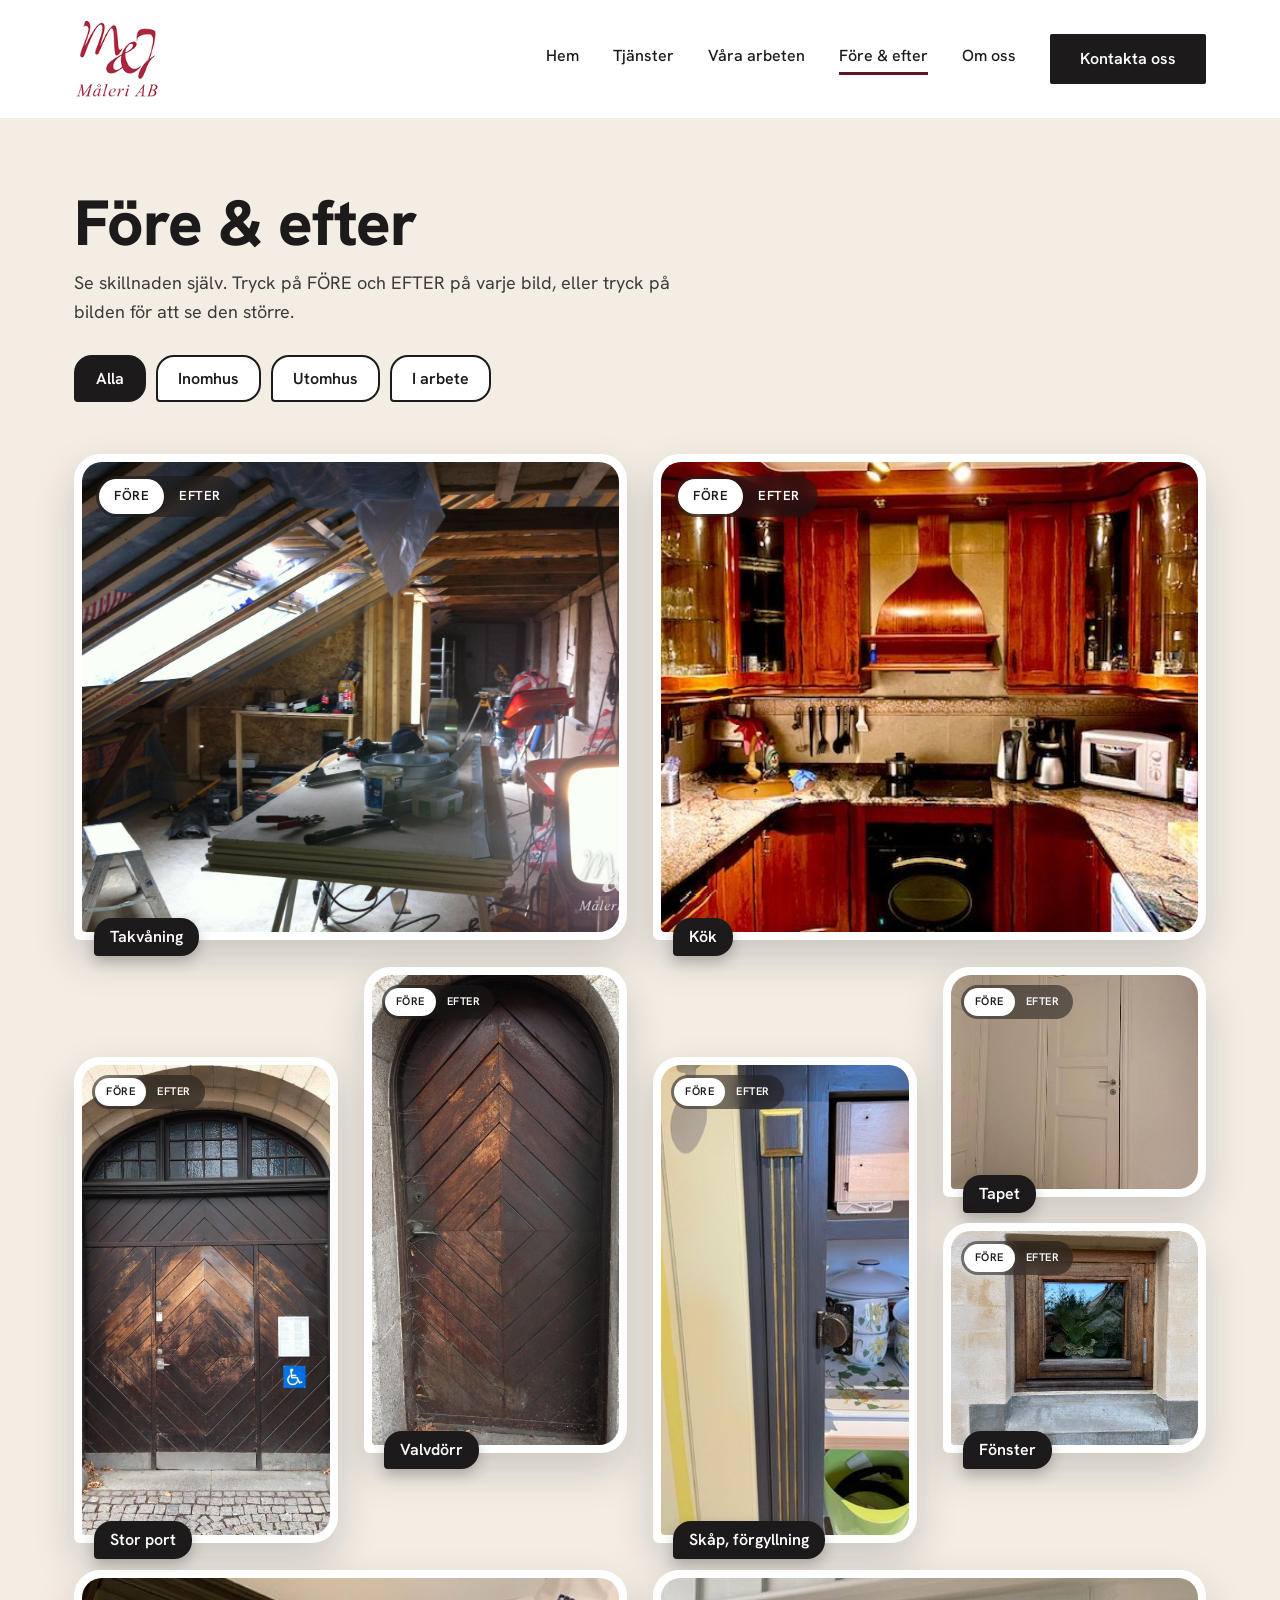
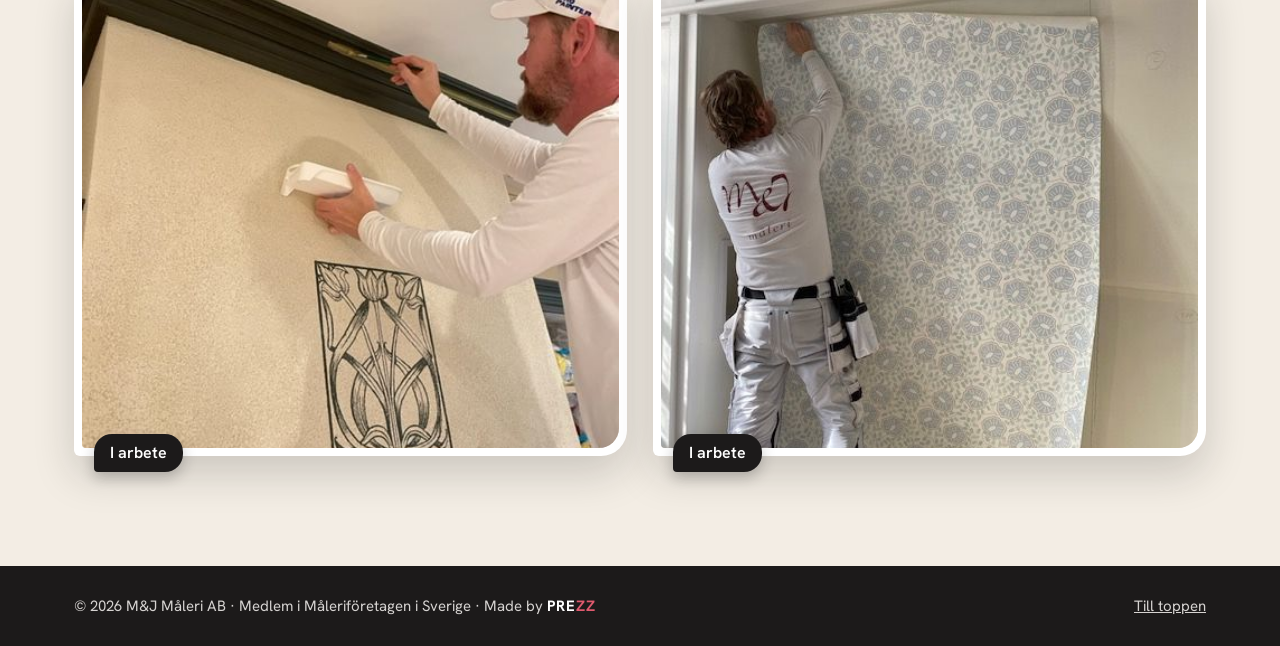
==== galleri/index.html @ 0cfc88ff "Lägg till galleriet Lägg till galleriet" ====
<!doctype html>
<html lang="sv">
<head>
<meta charset="utf-8">
<meta name="viewport" content="width=device-width, initial-scale=1">
<title>Före &amp; efter – M&amp;J Måleri AB</title>
<meta name="description" content="Före och efter-bilder från M&amp;J Måleri AB i Malmö: invändig målning, portar, fönster, tapetsering och förgyllning.">
<link rel="icon" href="../images/logo.png">
<link rel="preconnect" href="https://fonts.googleapis.com">
<link rel="preconnect" href="https://fonts.gstatic.com" crossorigin>
<link href="https://fonts.googleapis.com/css2?family=Hanken+Grotesk:wght@400;500;600;800&amp;display=swap" rel="stylesheet">
<link rel="stylesheet" href="../css/style.css">
<link rel="stylesheet" href="../css/galleri.css">
<script src="../js/main.js" defer></script>
<script src="../js/galleri.js" defer></script>
</head>
<body>
<div style="background: #FFFFFF; color: #3D3A38; font-family: 'Hanken Grotesk', 'Segoe UI', Arial, sans-serif; font-size: 18px; line-height: 1.6;">

<header style="background: #FFFFFF;">
<div style="max-width: 1180px; margin: 0 auto; padding: 18px 24px; display: flex; flex-wrap: wrap; align-items: center; justify-content: space-between; gap: 16px;">
<a href="../" aria-label="M&amp;J Måleri AB, till startsidan" style="text-decoration: none; color: #1C1A1A; display: flex; align-items: center; gap: 16px;">
<svg role="img" aria-label="M&amp;J Måleri AB" viewBox="0 0 117 110" class="mj-logo" style="display: block; height: 82px; width: auto;">
<image href="../images/logo.png" x="0" y="0" width="117" height="110"></image>
<path class="mj-cover" pathLength="1" d="M -12 12 L 129 18 L -12 42 L 129 50 L -12 74 L 129 82 L -12 102 L 129 108" fill="none" stroke="#FFFFFF" stroke-width="36" stroke-linecap="round" stroke-linejoin="round"></path>
</svg>
</a>
<button type="button" class="nav-toggle" aria-label="Öppna menyn" aria-expanded="false" aria-controls="huvudmeny"><span></span><span></span><span></span></button>
<nav id="huvudmeny" class="main-nav" aria-label="Huvudmeny" style="display: flex; flex-wrap: wrap; align-items: center; gap: 34px; font-size: 16px; font-weight: 500;">
<a href="../" class="nav-link" style="text-decoration: none; color: #1C1A1A; padding-bottom: 7px;">Hem</a>
<a href="../#tjanster" class="nav-link" style="text-decoration: none; color: #1C1A1A; padding-bottom: 7px;">Tjänster</a>
<a href="../#arbeten" class="nav-link" style="text-decoration: none; color: #1C1A1A; padding-bottom: 7px;">Våra arbeten</a>
<a href="./" class="nav-link" aria-current="page" style="text-decoration: none; color: #1C1A1A; border-bottom: 3px solid #5E1A26; padding-bottom: 4px;">Före &amp; efter</a>
<a href="../#om" class="nav-link" style="text-decoration: none; color: #1C1A1A; padding-bottom: 7px;">Om oss</a>
<a href="../#kontakta" style="background: #1C1A1A; color: #FFFFFF; font-weight: 600; text-decoration: none; padding: 12px 30px; border-radius: 2px; min-height: 44px; box-sizing: border-box; display: inline-flex; align-items: center;">Kontakta oss</a>
</nav>
</div>
</header>

<main id="top" style="background: #F3EDE4;">
<div style="max-width: 1180px; margin: 0 auto; padding: 72px 24px 110px;">
<h1 style="margin: 0; font-weight: 800; font-size: clamp(40px, 5.6vw, 64px); line-height: 1.02; letter-spacing: -1px; color: #1C1A1A;">Före &amp; efter</h1>
<p style="margin: 14px 0 0; max-width: 620px;">Se skillnaden själv. Tryck på FÖRE och EFTER på varje bild, eller tryck på bilden för att se den större.</p>
<div class="g-filter" role="group" aria-label="Filtrera bilder">
<button type="button" data-f="alla" aria-pressed="true">Alla</button>
<button type="button" data-f="inne" aria-pressed="false">Inomhus</button>
<button type="button" data-f="ute" aria-pressed="false">Utomhus</button>
<button type="button" data-f="arbete" aria-pressed="false">I arbete</button>
</div>
<div class="g-grid">
<figure class="g-card big" data-cat="inne" data-par="0" data-title="Takvåning" data-ar="4 / 3" style="--c: 1 / 3; --r: 1 / 3; view-transition-name: g-1;">
<button type="button" class="g-open" aria-label="Visa Takvåning större"><span class="g-frame" style="view-transition-name: mj-galleri;"><img class="g-fo" src="../images/galleri/takvaning-fore.jpg" alt="Takvåning före: Vindsvåningen under ombyggnad med öppna takbjälkar och verktyg" loading="lazy"><img class="g-ef" src="../images/galleri/takvaning-efter.jpg" alt="Takvåning efter: Färdig ljus vindsvåning med fönster mot takterrassen" loading="lazy"></span></button>
<div class="g-tg" role="group" aria-label="Visa före eller efter"><button type="button" data-v="fore" aria-pressed="true">FÖRE</button><button type="button" data-v="efter" aria-pressed="false">EFTER</button></div>
<figcaption class="g-label">Takvåning</figcaption>
</figure>
<figure class="g-card big" data-cat="inne" data-par="0" data-title="Kök" data-ar="3 / 4" style="--c: 3 / 5; --r: 1 / 3; view-transition-name: g-2;">
<button type="button" class="g-open" aria-label="Visa Kök större"><span class="g-frame" style=""><img class="g-fo" src="../images/galleri/kok-fore.jpg" alt="Kök före: Köket före målning med mörka träluckor" loading="lazy"><img class="g-ef" src="../images/galleri/kok-efter.jpg" alt="Kök efter: Köket efter målning med ljusa luckor" loading="lazy"></span></button>
<div class="g-tg" role="group" aria-label="Visa före eller efter"><button type="button" data-v="fore" aria-pressed="true">FÖRE</button><button type="button" data-v="efter" aria-pressed="false">EFTER</button></div>
<figcaption class="g-label">Kök</figcaption>
</figure>
<figure class="g-card tall" data-cat="ute" data-par="-1" data-title="Stor port" data-ar="3 / 4" style="--c: 1 / 2; --r: 4 / 6; view-transition-name: g-3;">
<button type="button" class="g-open" aria-label="Visa Stor port större"><span class="g-frame" style=""><img class="g-fo" src="../images/galleri/port-fore.jpg" alt="Stor port före: Sliten och mörk trädörr i stenportal" loading="lazy"><img class="g-ef" src="../images/galleri/port-efter.jpg" alt="Stor port efter: Samma port renoverad och lackad" loading="lazy"></span></button>
<div class="g-tg" role="group" aria-label="Visa före eller efter"><button type="button" data-v="fore" aria-pressed="true">FÖRE</button><button type="button" data-v="efter" aria-pressed="false">EFTER</button></div>
<figcaption class="g-label">Stor port</figcaption>
</figure>
<figure class="g-card tall" data-cat="ute" data-par="1" data-title="Valvdörr" data-ar="3 / 4" style="--c: 2 / 3; --r: 4 / 6; view-transition-name: g-4;">
<button type="button" class="g-open" aria-label="Visa Valvdörr större"><span class="g-frame" style=""><img class="g-fo" src="../images/galleri/valvdorr-fore.jpg" alt="Valvdörr före: Sliten valvdörr i granit" loading="lazy"><img class="g-ef" src="../images/galleri/valvdorr-efter.jpg" alt="Valvdörr efter: Samma valvdörr renoverad och lackad" loading="lazy"></span></button>
<div class="g-tg" role="group" aria-label="Visa före eller efter"><button type="button" data-v="fore" aria-pressed="true">FÖRE</button><button type="button" data-v="efter" aria-pressed="false">EFTER</button></div>
<figcaption class="g-label">Valvdörr</figcaption>
</figure>
<figure class="g-card tall" data-cat="inne" data-par="-1" data-title="Skåp, förgyllning" data-ar="3 / 4" style="--c: 3 / 4; --r: 4 / 6; view-transition-name: g-5;">
<button type="button" class="g-open" aria-label="Visa Skåp, förgyllning större"><span class="g-frame" style=""><img class="g-fo" src="../images/galleri/skap-fore.jpg" alt="Skåp, förgyllning före: Skåpslist med guldlinjer" loading="lazy"><img class="g-ef" src="../images/galleri/skap-efter.jpg" alt="Skåp, förgyllning efter: Skåpslisten efter, målad grå" loading="lazy"></span></button>
<div class="g-tg" role="group" aria-label="Visa före eller efter"><button type="button" data-v="fore" aria-pressed="true">FÖRE</button><button type="button" data-v="efter" aria-pressed="false">EFTER</button></div>
<figcaption class="g-label">Skåp, förgyllning</figcaption>
</figure>
<figure class="g-card" data-cat="inne" data-par="1" data-title="Tapet" data-ar="3 / 4" style="--c: 4 / 5; --r: 4 / 5; view-transition-name: g-6;">
<button type="button" class="g-open" aria-label="Visa Tapet större"><span class="g-frame" style=""><img class="g-fo" src="../images/galleri/tapet-fore.jpg" alt="Tapet före: Vit vägg runt en dörr före tapetsering" loading="lazy"><img class="g-ef" src="../images/galleri/tapet-efter.jpg" alt="Tapet efter: Väggen tapetserad med klövermönster" loading="lazy"></span></button>
<div class="g-tg" role="group" aria-label="Visa före eller efter"><button type="button" data-v="fore" aria-pressed="true">FÖRE</button><button type="button" data-v="efter" aria-pressed="false">EFTER</button></div>
<figcaption class="g-label">Tapet</figcaption>
</figure>
<figure class="g-card" data-cat="ute" data-par="1" data-title="Fönster" data-ar="3 / 4" style="--c: 4 / 5; --r: 5 / 6; view-transition-name: g-7;">
<button type="button" class="g-open" aria-label="Visa Fönster större"><span class="g-frame" style=""><img class="g-fo" src="../images/galleri/fonster-fore.jpg" alt="Fönster före: Litet fönster med grånat och slitet trä" loading="lazy"><img class="g-ef" src="../images/galleri/fonster-efter.jpg" alt="Fönster efter: Samma fönster renoverat med oljat trä" loading="lazy"></span></button>
<div class="g-tg" role="group" aria-label="Visa före eller efter"><button type="button" data-v="fore" aria-pressed="true">FÖRE</button><button type="button" data-v="efter" aria-pressed="false">EFTER</button></div>
<figcaption class="g-label">Fönster</figcaption>
</figure>
<figure class="g-card big is-single" data-cat="arbete" data-par="0" data-title="I arbete" data-ar="3 / 4" style="--c: 1 / 3; --r: 7 / 9; view-transition-name: g-8;">
<button type="button" class="g-open" aria-label="Visa I arbete större"><span class="g-frame" style=""><img src="../images/galleri/i-arbete-dekor.jpg" alt="Målare från M&amp;J Måleri målar ett dekormönster på en vägg" loading="lazy"></span></button>

<figcaption class="g-label">I arbete</figcaption>
</figure>
<figure class="g-card big is-single" data-cat="arbete" data-par="0" data-title="I arbete" data-ar="3 / 4" style="--c: 3 / 5; --r: 7 / 9; view-transition-name: g-9;">
<button type="button" class="g-open" aria-label="Visa I arbete större"><span class="g-frame" style=""><img src="../images/galleri/i-arbete-tapet.jpg" alt="Målare från M&amp;J Måleri tapetserar i arbetskläder med M&amp;J-logga" loading="lazy"></span></button>

<figcaption class="g-label">I arbete</figcaption>
</figure>
</div>
</div>
</main>

<div id="g-lb" class="g-lb" role="dialog" aria-modal="true" aria-label="Förstorad bild">
<div id="g-lb-card" class="g-lb-card">
<div class="g-lb-frame"><img id="g-lb-fo" class="g-fo" src="" alt=""><img id="g-lb-ef" class="g-ef" src="" alt=""></div>
<div class="g-tg g-lb-tg" role="group" aria-label="Visa före eller efter"><button type="button" data-v="fore" aria-pressed="true">FÖRE</button><button type="button" data-v="efter" aria-pressed="false">EFTER</button></div>
<span id="g-lb-title" class="g-label g-lb-title"></span>
<button type="button" id="g-lb-close" class="g-lb-close" aria-label="Stäng">×</button>
</div>
</div>

<footer style="background: #1C1A1A; color: #D6D3D1; font-size: 15px;">
<div style="max-width: 1180px; margin: 0 auto; padding: 28px 24px; display: flex; flex-wrap: wrap; justify-content: space-between; gap: 12px;">
<span>© 2026 M&amp;J Måleri AB · Medlem i Måleriföretagen i Sverige · Made by <strong style="color: #FFFFFF; letter-spacing: 1px;">PRE<span style="color: #E05A6E;">ZZ</span></strong></span>
<a href="#top" style="color: #D6D3D1;">Till toppen</a>
</div>
</footer>

</div>
</body>
</html>
---- css/style.css ----
*,*::before,*::after{box-sizing:border-box}
html{scroll-behavior:smooth}
body{margin:0}
img,video{max-width:100%}
.lb{display:none}
.lb.lb-open{display:flex}
a{color:#1C1A1A}a:hover{color:#5E1A26}
@keyframes mjreveal{from{stroke-dashoffset:0}to{stroke-dashoffset:-1}}
.mj-cover{stroke-dasharray:1 1;stroke-dashoffset:0}
.mj-go .mj-cover{animation:mjreveal 2.6s cubic-bezier(.45,.05,.4,1) .3s forwards}
.rv-ready .rv{opacity:0;transform:translateY(28px);transition:opacity .8s ease,transform .8s ease}
.rv-ready .rv.in{opacity:1;transform:none}
.tilt{transition:transform .25s ease-out;will-change:transform}
.zoom{overflow:hidden}
.zoom img{transition:transform .7s ease}
.tilt:hover .zoom img{transform:scale(1.15)}
.hero-img{will-change:transform}
@keyframes twblink{50%{opacity:0}}
.tw-caret::after{content:"";display:inline-block;width:2px;height:1em;background:#1C1A1A;margin-left:2px;vertical-align:-2px;animation:twblink .8s steps(1) infinite}
.tw-hero.tw-caret::after{background:#FFFFFF}
@keyframes stickin{from{opacity:0;transform:rotate(-16deg) scale(.82)}to{opacity:1;transform:rotate(-4deg) scale(1)}}
.sticker-in{animation:stickin .9s cubic-bezier(.2,.9,.3,1.25) 2.2s both}
.hs-card:hover .zoom img{transform:scale(1.06)}
.hs-card:focus-visible{outline:3px solid #1C1A1A;outline-offset:3px}
.splat{position:fixed;width:36px;height:36px;pointer-events:none;z-index:80;filter:drop-shadow(0 1px 2px rgba(0,0,0,.5));animation:splat .6s cubic-bezier(.2,.9,.3,1.3) forwards}
@keyframes splat{0%{transform:scale(.2);opacity:1}55%{transform:scale(1);opacity:1}100%{transform:scale(1.1);opacity:0}}
@keyframes lbin{from{opacity:0;transform:scale(.94)}to{opacity:1;transform:none}}
.lb{display:none}
.lb.lb-open{display:flex}
.nav-link{position:relative}
.nav-link::after{content:"";position:absolute;left:-6px;right:-6px;bottom:-8px;height:6px;background:#5E1A26;border-radius:3px;transform:skewX(-22deg) rotate(-3deg) scaleX(0);transform-origin:left center;transition:transform .35s cubic-bezier(.3,.7,.3,1)}
@media (hover: hover){.nav-link:hover::after{transform:skewX(-22deg) rotate(-3deg) scaleX(1)}}
.nav-link:focus-visible::after{transform:skewX(-22deg) rotate(-3deg) scaleX(1)}
.kt-btn{position:relative;overflow:hidden}
.kt-btn::before{content:"";position:absolute;left:0;top:0;bottom:0;width:8px;background:#5E1A26;transform:translateX(-100%);transition:transform .3s ease}
@media (hover: hover){.kt-btn:hover::before{transform:none}}
.kt-btn:focus-visible::before{transform:none}
.hs-static .hs-pin{height:auto !important}
.hs-static .hs-sticky{position:static;height:auto;padding:72px 0}
.hs-static .hs-rail{transform:none !important;overflow-x:auto}
.tool{position:absolute;height:auto;transform:rotate(var(--r));filter:drop-shadow(0 18px 16px rgba(28,26,26,.22))}
.tool-fan{z-index:1;--r:-8deg}.tool-wide{z-index:2;--r:12deg}.tool-thin{z-index:3;--r:18deg}
.tools-ready .tool{opacity:0;transform:translateY(-720px) rotate(var(--r))}
@keyframes tooldrop{0%{opacity:1;transform:translateY(-720px) rotate(var(--r))}68%{transform:translateY(0) rotate(var(--r))}80%{transform:translateY(-26px) rotate(var(--r))}90%{transform:translateY(0) rotate(var(--r))}95%{transform:translateY(-6px) rotate(var(--r))}100%{opacity:1;transform:translateY(0) rotate(var(--r))}}
.tools-ready .tools-stage.drop .tool{animation:tooldrop 1.1s cubic-bezier(.45,.05,.55,.95) both}
.tools-ready .tools-stage.drop .tool-wide{animation-delay:.05s}
.tools-ready .tools-stage.drop .tool-thin{animation-delay:.1s}
@media (max-width: 900px){.tools-stage{display:none !important}}
@media (max-width: 700px){
.nav-toggle{display:flex;flex-direction:column;justify-content:center;gap:6px;width:48px;height:48px;padding:12px;border:0;background:transparent;cursor:pointer}
.nav-toggle span{display:block;height:3px;background:#1C1A1A;border-radius:2px;transition:transform .3s ease,opacity .3s ease}
.nav-open .nav-toggle span:nth-child(1){transform:translateY(9px) rotate(45deg)}
.nav-open .nav-toggle span:nth-child(2){opacity:0}
.nav-open .nav-toggle span:nth-child(3){transform:translateY(-9px) rotate(-45deg)}
.main-nav{display:none !important;position:absolute;top:100%;left:0;right:0;flex-direction:column !important;align-items:stretch !important;gap:0 !important;background:#FFFFFF;padding:8px 20px 24px;box-shadow:0 18px 30px rgba(28,26,26,.12)}
.nav-open .main-nav{display:flex !important}
.main-nav a{padding:16px 4px !important;font-size:18px;border-bottom:1px solid #E5DED3 !important}
.main-nav a:last-child{margin-top:16px;justify-content:center;border-bottom:0 !important}
.mj-logo{height:64px !important}
.hero-body{padding:56px 20px 64px !important;gap:40px !important}
.hero-ov{background:rgba(20,4,8,0.62) !important}
.hero-sticker{max-width:230px !important;margin:0 auto !important}
.hs-sticky{height:100svh !important}
.hs-card{width:240px !important}
.kt-img{position:relative !important;display:block;height:auto !important;aspect-ratio:1999 / 787}
.kt-ov{display:none}
.kt-body{padding:48px 20px 56px !important}
.kv-sign{padding-bottom:0 !important;margin-top:24px !important;min-height:0 !important}
.kv-sign img{height:72px !important}
}
@media (prefers-reduced-motion: reduce){.sticker-in{animation:none}.lb-open .lb-img{animation:none}.mj-cover{animation:none;display:none}.wipe{transition:none !important}.tilt,.zoom img{transition:none}.tilt:hover .zoom img{transform:none}}
header{position:relative;z-index:70}
@media (min-width: 701px){.nav-toggle{display:none}}
---- css/galleri.css ----
/* M&J Måleri – Före & efter-galleriet */
[hidden]{display:none !important}

/* Filterknappar */
.g-filter{display:flex;flex-wrap:wrap;gap:10px;margin:28px 0 52px}
.g-filter button{font:inherit;font-size:16px;font-weight:600;color:#1C1A1A;background:#FFFFFF;border:2px solid #1C1A1A;padding:9px 20px;border-radius:18px 18px 18px 4px;cursor:pointer;min-height:44px;transition:background .25s ease,color .25s ease,transform .25s ease}
.g-filter button[aria-pressed="true"]{background:#1C1A1A;color:#FFFFFF}
@media (hover: hover){.g-filter button:hover{transform:translateY(-2px)}}
.g-filter button:focus-visible{outline:3px solid #5E1A26;outline-offset:3px}

/* Bento grid */
.g-grid{display:grid;grid-template-columns:repeat(4,minmax(0,1fr));grid-template-rows:230px 230px 20px 230px 230px 20px 230px 230px;gap:26px}
.g-grid:not(.is-filtered) .g-card{grid-column:var(--c);grid-row:var(--r)}
.g-grid.is-filtered{grid-template-rows:none;grid-auto-rows:380px}
.is-filtered .g-card{grid-column:auto;grid-row:auto}

/* Kortet: samma pratbubbla som på startsidan */
.g-card{position:relative;margin:0;background:#FFFFFF;padding:8px;border-radius:26px 26px 26px 6px;box-shadow:0 18px 40px rgba(28,26,26,.18);will-change:translate}
.g-open{display:block;width:100%;height:100%;border:0;padding:0;margin:0;background:none;cursor:zoom-in;font:inherit}
.g-open:focus-visible{outline:3px solid #1C1A1A;outline-offset:4px;border-radius:20px 20px 20px 4px}
.g-frame{position:relative;display:block;height:100%;overflow:hidden;border-radius:20px 20px 20px 4px;background:#E8E2D8}
.g-frame img,.g-lb-frame img{position:absolute;top:0;left:0;width:100%;height:100%;object-fit:cover;display:block}
.g-frame img{transition:opacity .6s ease,transform .7s ease}
.g-ef{opacity:0;transition:opacity .6s ease}
.is-efter .g-ef{opacity:1}
@media (hover: hover){.g-open:hover .g-frame img{transform:scale(1.05)}}

/* FÖRE | EFTER (toggle) – liten, i övre vänstra hörnet */
.g-tg{position:absolute;top:18px;left:18px;z-index:2;display:flex;padding:3px;border-radius:999px;background:rgba(28,26,26,.55);-webkit-backdrop-filter:blur(8px);backdrop-filter:blur(8px)}
.g-tg button{font:inherit;font-size:11px;font-weight:600;letter-spacing:.5px;color:#FFFFFF;background:transparent;border:0;padding:5px 11px;border-radius:999px;cursor:pointer;transition:background .3s ease,color .3s ease}
.g-tg button[aria-pressed="true"]{background:#FFFFFF;color:#1C1A1A}
.g-tg button:focus-visible{outline:2px solid #FFFFFF;outline-offset:2px}
.g-card.big .g-tg{top:22px;left:22px}
.g-card.big .g-tg button{font-size:13px;padding:7px 15px}

/* Etiketten under kortet */
.g-label{position:absolute;left:20px;bottom:-16px;z-index:2;background:#1C1A1A;color:#FFFFFF;font-weight:600;font-size:16px;line-height:1.4;padding:8px 16px;border-radius:18px 18px 18px 4px;box-shadow:0 6px 14px rgba(28,26,26,.25)}

/* Förstoring: kortet växer fram */
.g-lb{display:none;position:fixed;top:0;left:0;width:100%;height:100%;z-index:75;align-items:center;justify-content:center;padding:24px;box-sizing:border-box;background:rgba(243,237,228,.6)}
.g-lb.lb-open{display:flex}
.g-lb-card{position:relative;background:#FFFFFF;padding:12px;border-radius:34px 34px 34px 8px;box-shadow:0 30px 70px rgba(28,26,26,.35)}
.g-lb-frame{position:relative;display:block;width:100%;overflow:hidden;border-radius:26px 26px 26px 5px;background:#E8E2D8}
.g-lb-tg{top:26px;left:26px}
.g-lb-tg button{font-size:14px;padding:8px 18px}
.g-lb.is-single .g-lb-tg,.g-lb.is-single .g-ef{display:none}
.g-lb-title{left:28px;bottom:-18px;font-size:18px;padding:10px 20px;border-radius:20px 20px 20px 5px}
.g-lb-close{position:absolute;top:-14px;right:-14px;width:44px;height:44px;border-radius:50%;border:0;background:#FFFFFF;color:#1C1A1A;font-size:26px;line-height:1;cursor:pointer;box-shadow:0 6px 16px rgba(28,26,26,.3)}

/* Mobil: 2 kolumner, ingen parallax */
@media (max-width: 700px){
.g-filter{margin:22px 0 36px}
.g-grid,.g-grid.is-filtered{grid-template-columns:repeat(2,minmax(0,1fr));grid-template-rows:none;grid-auto-rows:190px;grid-auto-flow:row dense;gap:30px 14px}
.g-grid .g-card,.g-grid:not(.is-filtered) .g-card{grid-column:auto;grid-row:auto;translate:none !important}
.g-grid .g-card.big{grid-column:span 2;grid-row:span 2}
.g-grid .g-card.tall{grid-row:span 2}
.g-grid.is-filtered .g-card{grid-column:auto;grid-row:span 2}
.g-tg,.g-card.big .g-tg{top:14px;left:14px}
.g-tg button,.g-card.big .g-tg button{font-size:10px;padding:4px 9px}
.g-label{font-size:14px;padding:6px 13px;left:14px;bottom:-14px}
}

@media (prefers-reduced-motion: reduce){.g-frame img,.g-ef,.g-filter button{transition:none}.g-card{translate:none !important}}
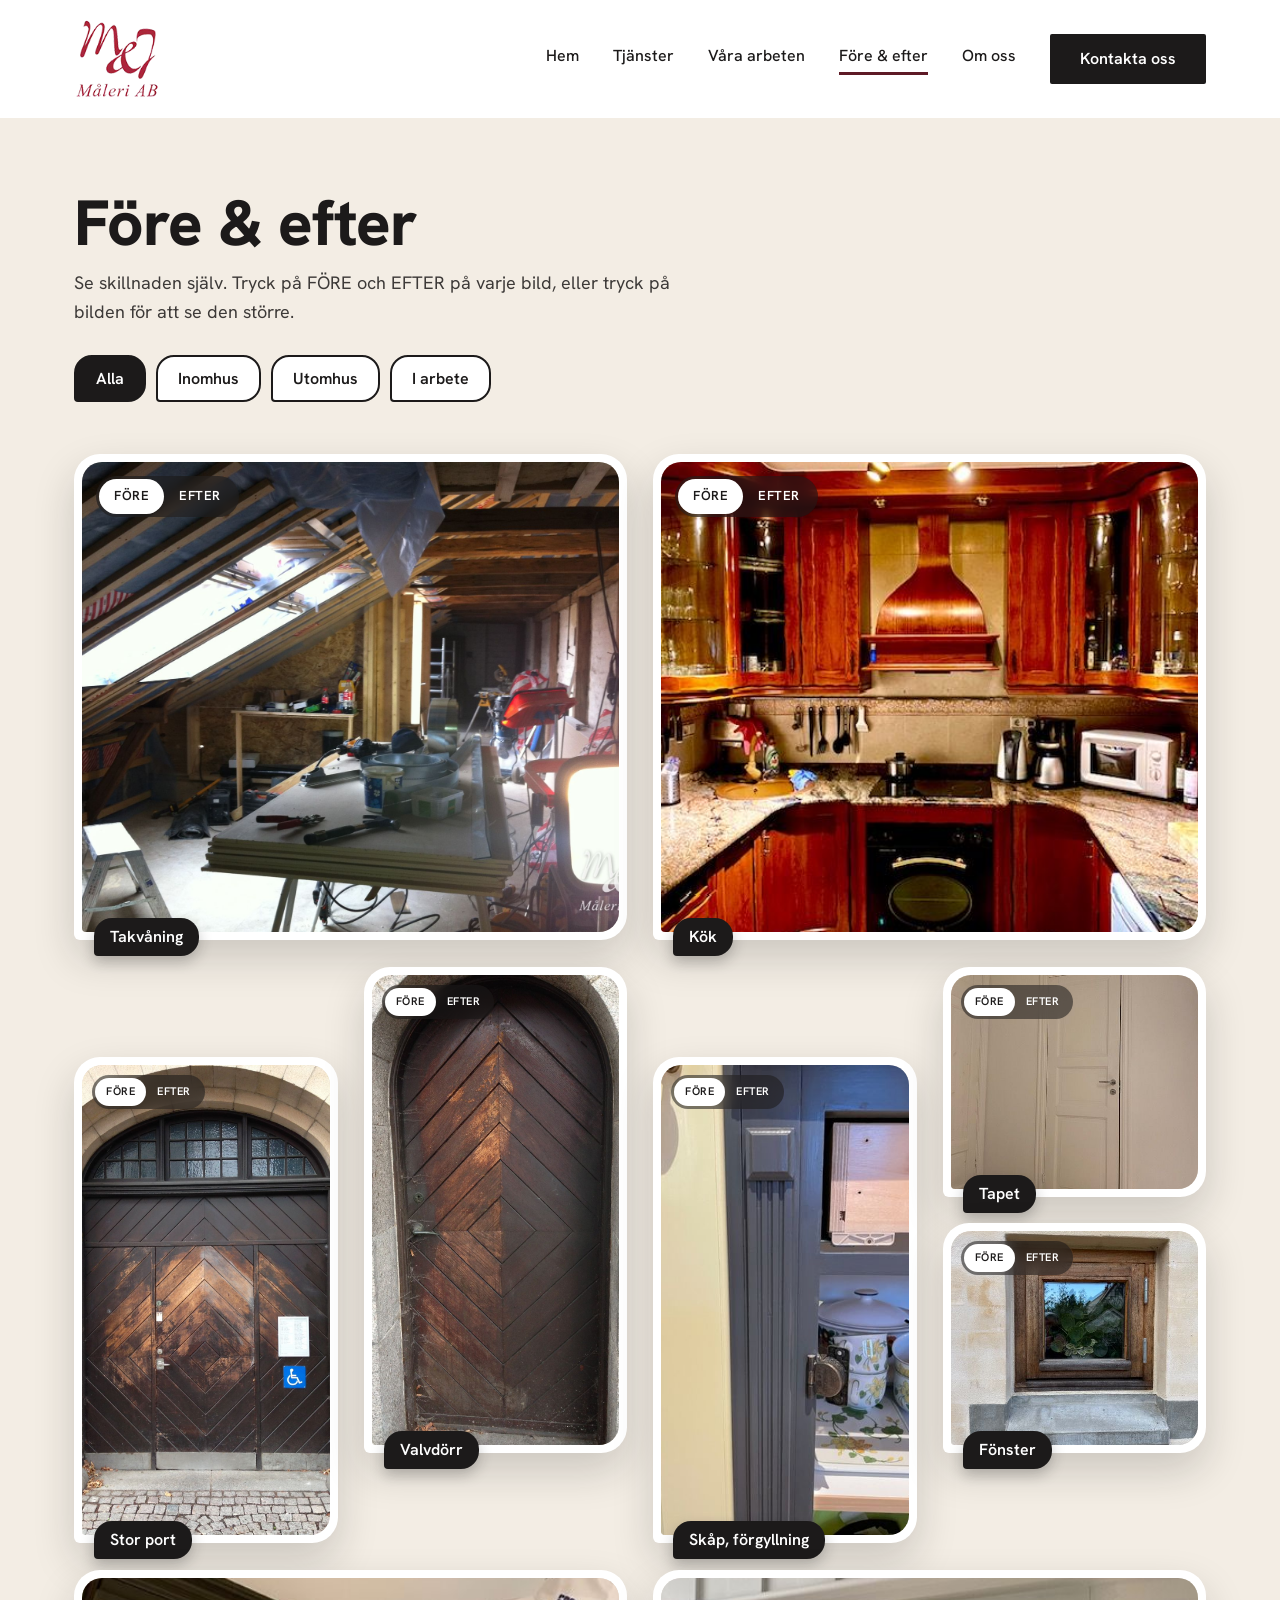
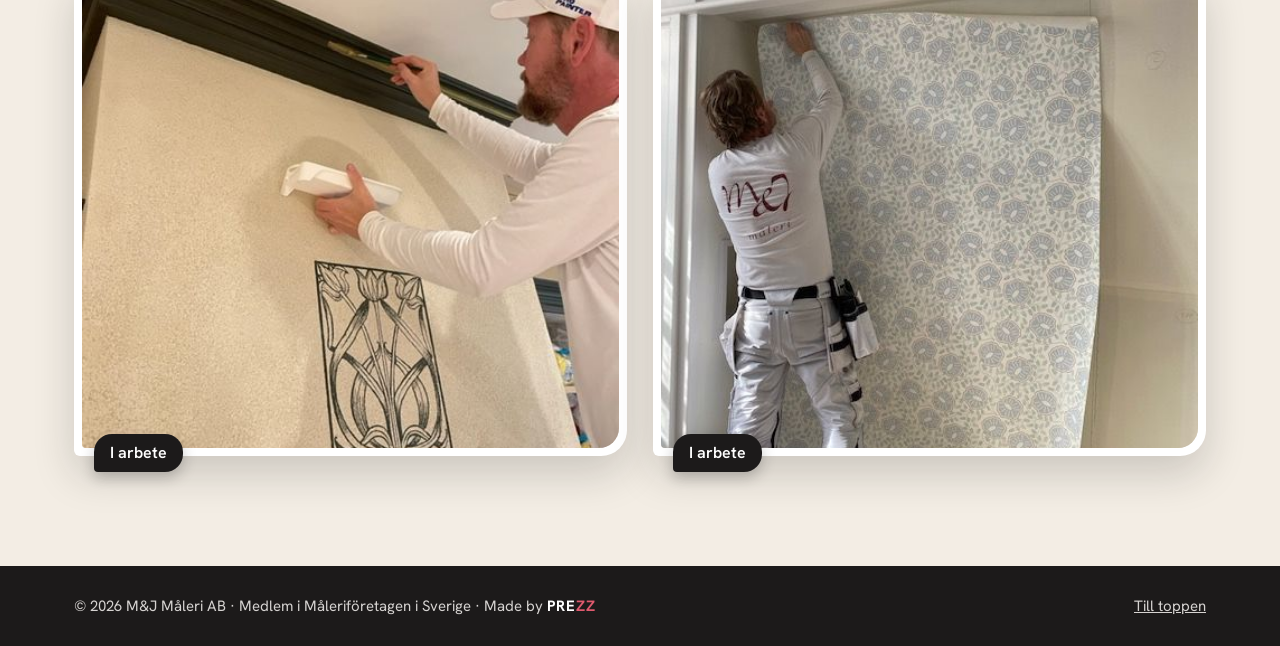
==== commit 8b306915: "Fix button order and update image attributes “Vänd före/efter på skåpet”" ====
--- a/galleri/index.html
+++ b/galleri/index.html
@@ -69,7 +69,7 @@
 <figcaption class="g-label">Valvdörr</figcaption>
 </figure>
 <figure class="g-card tall" data-cat="inne" data-par="-1" data-title="Skåp, förgyllning" data-ar="3 / 4" style="--c: 3 / 4; --r: 4 / 6; view-transition-name: g-5;">
-<button type="button" class="g-open" aria-label="Visa Skåp, förgyllning större"><span class="g-frame" style=""><img class="g-fo" src="../images/galleri/skap-fore.jpg" alt="Skåp, förgyllning före: Skåpslist med guldlinjer" loading="lazy"><img class="g-ef" src="../images/galleri/skap-efter.jpg" alt="Skåp, förgyllning efter: Skåpslisten efter, målad grå" loading="lazy"></span></button>
+<button type="button" class="g-open" aria-label="Visa Skåp, förgyllning större"><span class="g-frame" style=""><img class="g-fo" src="../images/galleri/skap-efter.jpg" alt="Skåp, förgyllning före: Skåpslisten målad grå" loading="lazy"><img class="g-ef" src="../images/galleri/skap-fore.jpg" alt="Skåp, förgyllning efter: Skåpslist med guldlinjer" loading="lazy"></span></button>
 <div class="g-tg" role="group" aria-label="Visa före eller efter"><button type="button" data-v="fore" aria-pressed="true">FÖRE</button><button type="button" data-v="efter" aria-pressed="false">EFTER</button></div>
 <figcaption class="g-label">Skåp, förgyllning</figcaption>
 </figure>
--- a/css/style.css
+++ b/css/style.css
@@ -70,4 +70,13 @@
 }
 @media (prefers-reduced-motion: reduce){.sticker-in{animation:none}.lb-open .lb-img{animation:none}.mj-cover{animation:none;display:none}.wipe{transition:none !important}.tilt,.zoom img{transition:none}.tilt:hover .zoom img{transform:none}}
 header{position:relative;z-index:70}
+@view-transition{navigation:auto}
+::view-transition-old(root),::view-transition-new(root){animation-duration:.45s}
+::view-transition-group(mj-galleri){animation-duration:.65s;animation-timing-function:cubic-bezier(.2,.8,.2,1)}
+.hs-door .zoom img{transition:transform .7s ease}
+.hs-door .door-arrow{transition:transform .3s ease}
+@media (hover: hover){.hs-door:hover .zoom img{transform:scale(1.06)}.hs-door:hover .door-arrow{transform:translateX(4px)}}
+.hs-door:focus-visible{outline:3px solid #1C1A1A;outline-offset:3px}
+@media (max-width: 700px){.hs-door{width:240px !important}}
+@media (prefers-reduced-motion: reduce){::view-transition-group(*),::view-transition-old(*),::view-transition-new(*){animation:none !important}}
 @media (min-width: 701px){.nav-toggle{display:none}}
